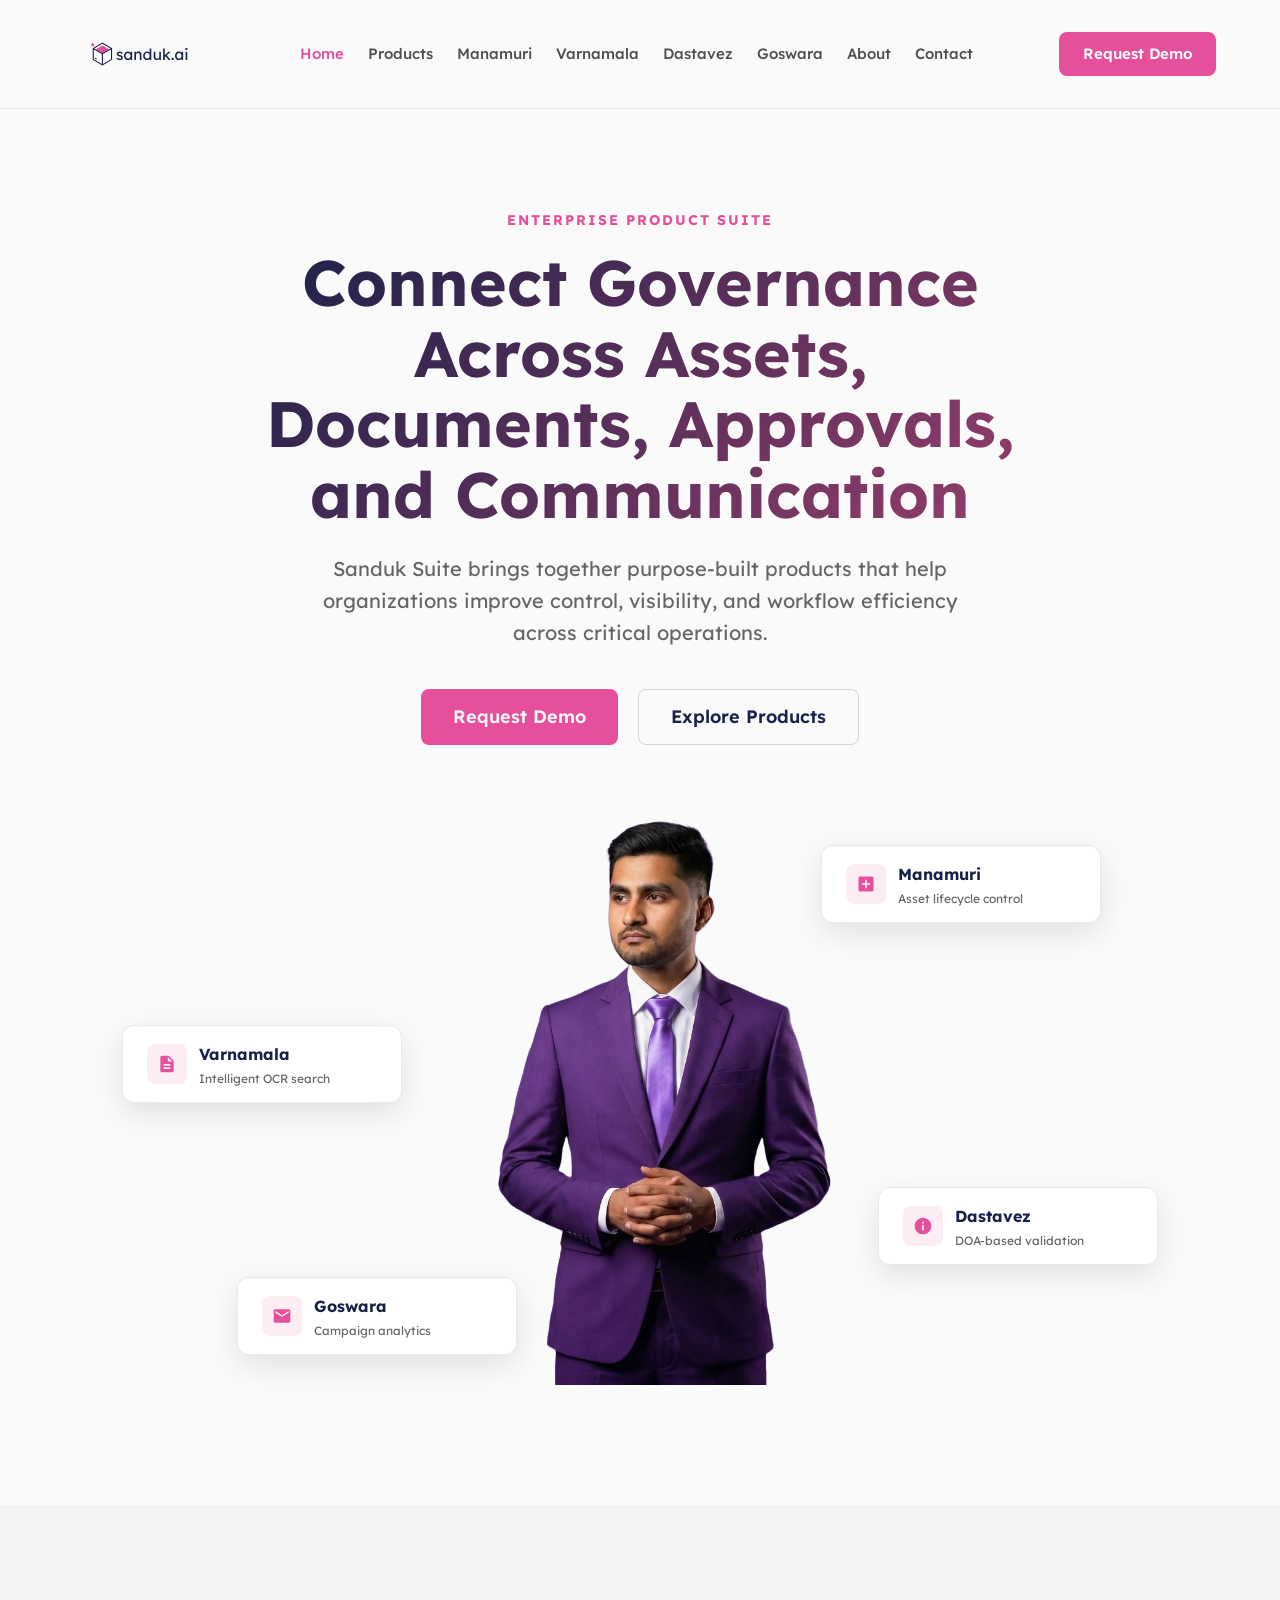
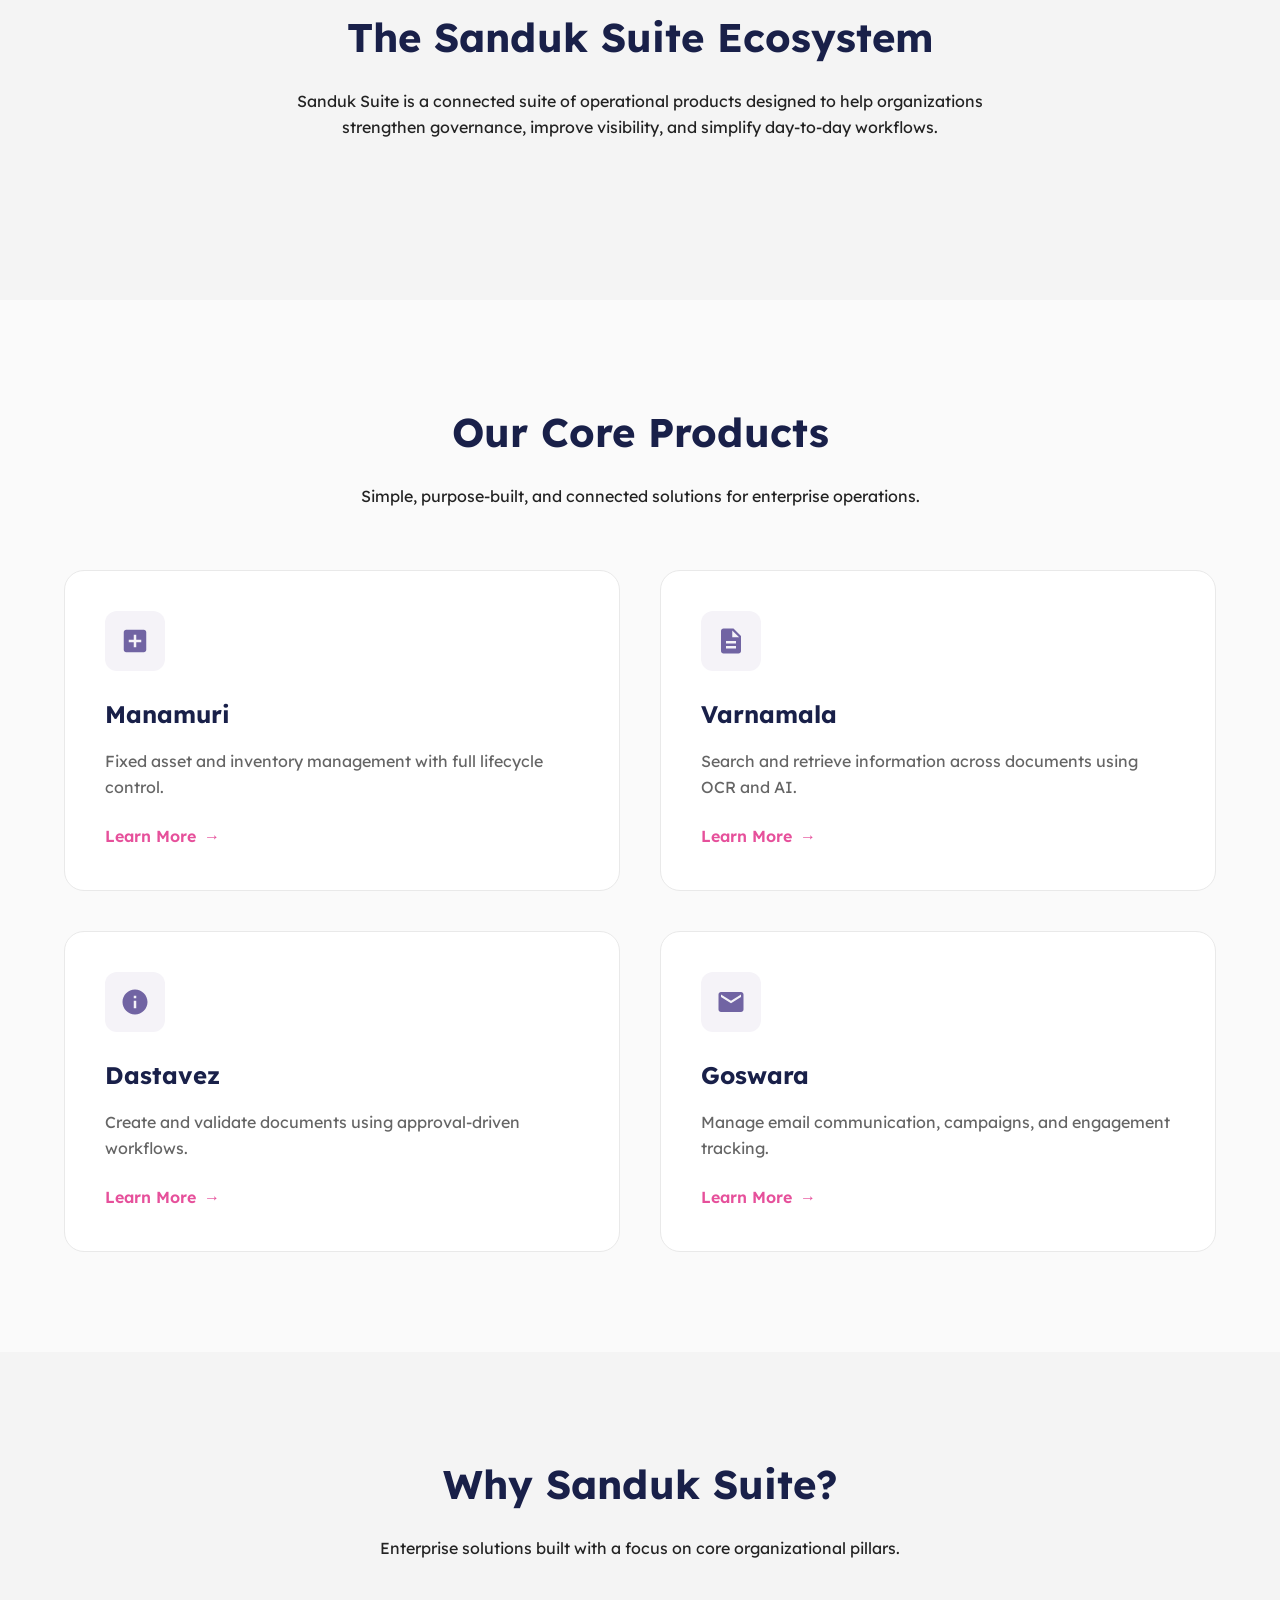
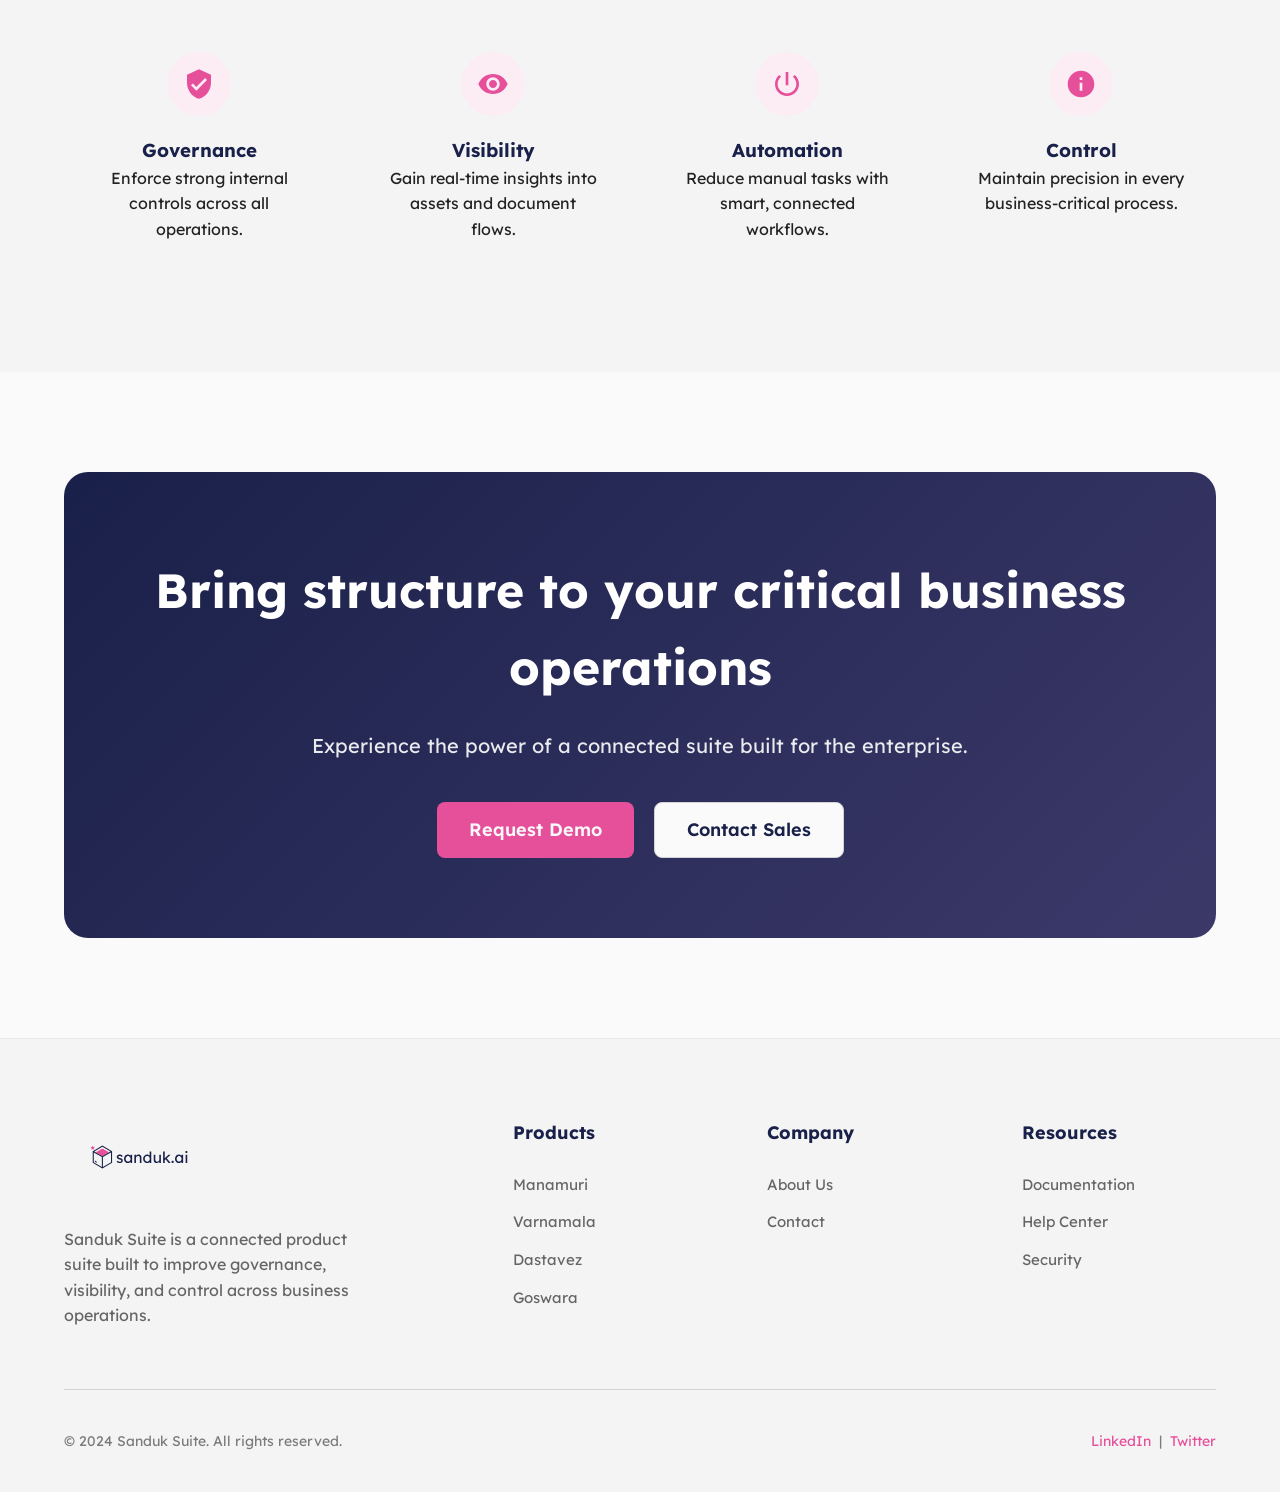
==== index.html @ 041e4e64 "Landing page v1" ====
<!DOCTYPE html>
<html lang="en">
<head>
    <meta charset="UTF-8">
    <meta name="viewport" content="width=device-width, initial-scale=1.0">
    <title>Sanduk Suite | Enterprise Product Suite</title>
    <meta name="description" content="Sanduk Suite brings together purpose-built products that help organizations improve control, visibility, and workflow efficiency.">
    <link rel="icon" type="image/png" href="images/Favicon_sanduk.png">
    <link rel="stylesheet" href="style.css">
</head>
<body>
    <!-- Navbar -->
    <nav class="navbar">
        <div class="container">
            <a href="index.html" class="navbar-brand"><img src="images/sanduk_new_logo.svg" alt="Sanduk Suite Logo"></a>
            <div class="navbar-nav">
                <a href="index.html" class="active">Home</a>
                <a href="products.html">Products</a>
                <a href="manamuri.html">Manamuri</a>
                <a href="varnamala.html">Varnamala</a>
                <a href="dastavez.html">Dastavez</a>
                <a href="goswara.html">Goswara</a>
                <a href="about.html">About</a>
                <a href="contact.html">Contact</a>
            </div>
            <a href="contact.html" class="btn btn-primary">Request Demo</a>
        </div>
    </nav>

    <!-- Hero Section -->
    <header class="hero">
        <div class="container">
            <div class="hero-content">
                <span class="eyebrow">Enterprise Product Suite</span>
                <h1>Connect Governance Across Assets, Documents, Approvals, and Communication</h1>
                <p>Sanduk Suite brings together purpose-built products that help organizations improve control, visibility, and workflow efficiency across critical operations.</p>
                <div class="button-group">
                    <a href="contact.html" class="btn btn-primary btn-lg">Request Demo</a>
                    <a href="products.html" class="btn btn-secondary btn-lg">Explore Products</a>
                </div>
            </div>

            <!-- Floating Cards & Central Photo -->
            <div class="floating-cards-container">
                <div class="floating-card card-1">
                    <div class="icon">
                        <svg class="icon-svg" viewBox="0 0 24 24"><path d="M19 3H5c-1.1 0-2 .9-2 2v14c0 1.1.9 2 2 2h14c1.1 0 2-.9 2-2V5c0-1.1-.9-2-2-2zm-2 10h-4v4h-2v-4H7v-2h4V7h2v4h4v2z"/></svg>
                    </div>
                    <div>
                        <h4>Manamuri</h4>
                        <p>Asset lifecycle control</p>
                    </div>
                </div>
                <div class="floating-card card-2">
                    <div class="icon">
                        <svg class="icon-svg" viewBox="0 0 24 24"><path d="M14 2H6c-1.1 0-1.99.9-1.99 2L4 20c0 1.1.89 2 1.99 2H18c1.1 0 2-.9 2-2V8l-6-6zm2 16H8v-2h8v2zm0-4H8v-2h8v2zm-3-5V3.5L18.5 9H13z"/></svg>
                    </div>
                    <div>
                        <h4>Varnamala</h4>
                        <p>Intelligent OCR search</p>
                    </div>
                </div>
                
                <img src="images/professional-photo.webp" alt="Professional Expert" class="hero-main-photo">

                <div class="floating-card card-3">
                    <div class="icon">
                        <svg class="icon-svg" viewBox="0 0 24 24"><path d="M12 2C6.48 2 2 6.48 2 12s4.48 10 10 10 10-4.48 10-10S17.52 2 12 2zm1 15h-2v-6h2v6zm0-8h-2V7h2v2z"/></svg>
                    </div>
                    <div>
                        <h4>Dastavez</h4>
                        <p>DOA-based validation</p>
                    </div>
                </div>
                <div class="floating-card card-4">
                    <div class="icon">
                        <svg class="icon-svg" viewBox="0 0 24 24"><path d="M20 4H4c-1.1 0-1.99.9-1.99 2L2 18c0 1.1.9 2 2 2h16c1.1 0 2-.9 2-2V6c0-1.1-.9-2-2-2zm0 4l-8 5-8-5V6l8 5 8-5v2z"/></svg>
                    </div>
                    <div>
                        <h4>Goswara</h4>
                        <p>Campaign analytics</p>
                    </div>
                </div>
            </div>
        </div>
    </header>

    <!-- Overview Section -->
    <section class="section-gray">
        <div class="container text-center">
            <div class="section-header">
                <h2>The Sanduk Suite Ecosystem</h2>
                <p>Sanduk Suite is a connected suite of operational products designed to help organizations strengthen governance, improve visibility, and simplify day-to-day workflows.</p>
            </div>
        </div>
    </section>

    <!-- Product Preview Section -->
    <section class="section-light">
        <div class="container">
            <div class="section-header">
                <h2>Our Core Products</h2>
                <p>Simple, purpose-built, and connected solutions for enterprise operations.</p>
            </div>
            <div class="grid-2">
                <!-- Manamuri -->
                <div class="product-card">
                    <div class="icon">
                        <svg class="icon-svg" viewBox="0 0 24 24"><path d="M19 3H5c-1.1 0-2 .9-2 2v14c0 1.1.9 2 2 2h14c1.1 0 2-.9 2-2V5c0-1.1-.9-2-2-2zm-2 10h-4v4h-2v-4H7v-2h4V7h2v4h4v2z"/></svg>
                    </div>
                    <h3>Manamuri</h3>
                    <p>Fixed asset and inventory management with full lifecycle control.</p>
                    <a href="manamuri.html" class="learn-more">Learn More <span>&rarr;</span></a>
                </div>
                <!-- Varnamala -->
                <div class="product-card">
                    <div class="icon">
                        <svg class="icon-svg" viewBox="0 0 24 24"><path d="M14 2H6c-1.1 0-1.99.9-1.99 2L4 20c0 1.1.89 2 1.99 2H18c1.1 0 2-.9 2-2V8l-6-6zm2 16H8v-2h8v2zm0-4H8v-2h8v2zm-3-5V3.5L18.5 9H13z"/></svg>
                    </div>
                    <h3>Varnamala</h3>
                    <p>Search and retrieve information across documents using OCR and AI.</p>
                    <a href="varnamala.html" class="learn-more">Learn More <span>&rarr;</span></a>
                </div>
                <!-- Dastavez -->
                <div class="product-card">
                    <div class="icon">
                        <svg class="icon-svg" viewBox="0 0 24 24"><path d="M12 2C6.48 2 2 6.48 2 12s4.48 10 10 10 10-4.48 10-10S17.52 2 12 2zm1 15h-2v-6h2v6zm0-8h-2V7h2v2z"/></svg>
                    </div>
                    <h3>Dastavez</h3>
                    <p>Create and validate documents using approval-driven workflows.</p>
                    <a href="dastavez.html" class="learn-more">Learn More <span>&rarr;</span></a>
                </div>
                <!-- Goswara -->
                <div class="product-card">
                    <div class="icon">
                        <svg class="icon-svg" viewBox="0 0 24 24"><path d="M20 4H4c-1.1 0-1.99.9-1.99 2L2 18c0 1.1.9 2 2 2h16c1.1 0 2-.9 2-2V6c0-1.1-.9-2-2-2zm0 4l-8 5-8-5V6l8 5 8-5v2z"/></svg>
                    </div>
                    <h3>Goswara</h3>
                    <p>Manage email communication, campaigns, and engagement tracking.</p>
                    <a href="goswara.html" class="learn-more">Learn More <span>&rarr;</span></a>
                </div>
            </div>
        </div>
    </section>

    <!-- Why Sanduk Suite section -->
    <section class="section-gray">
        <div class="container">
            <div class="section-header text-center">
                <h2>Why Sanduk Suite?</h2>
                <p>Enterprise solutions built with a focus on core organizational pillars.</p>
            </div>
            <div class="grid-4">
                <div class="value-card">
                    <div class="icon">
                        <svg class="icon-svg" viewBox="0 0 24 24"><path d="M12 1L3 5v6c0 5.55 3.84 10.74 9 12 5.16-1.26 9-6.45 9-12V5l-9-4zm-2 16l-4-4 1.41-1.41L10 14.17l6.59-6.59L18 9l-8 8z"/></svg>
                    </div>
                    <h3>Governance</h3>
                    <p>Enforce strong internal controls across all operations.</p>
                </div>
                <div class="value-card">
                    <div class="icon">
                        <svg class="icon-svg" viewBox="0 0 24 24"><path d="M12 4.5C7 4.5 2.73 7.61 1 12c1.73 4.39 6 7.5 11 7.5s9.27-3.11 11-7.5c-1.73-4.39-6-7.5-11-7.5zM12 17c-2.76 0-5-2.24-5-5s2.24-5 5-5 5 2.24 5 5-2.24 5-5 5zm0-8c-1.66 0-3 1.34-3 3s1.34 3 3 3 3-1.34 3-3-1.34-3-3-3z"/></svg>
                    </div>
                    <h3>Visibility</h3>
                    <p>Gain real-time insights into assets and document flows.</p>
                </div>
                <div class="value-card">
                    <div class="icon">
                        <svg class="icon-svg" viewBox="0 0 24 24"><path d="M13 3h-2v10h2V3zm4.83 2.17l-1.42 1.42C17.99 7.86 19 9.81 19 12c0 3.87-3.13 7-7 7s-7-3.13-7-7c0-2.19 1.01-4.14 2.58-5.42L6.17 5.17C4.23 6.82 3 9.26 3 12c0 4.97 4.03 9 9 9s9-4.03 9-9c0-2.74-1.23-5.18-3.17-6.83z"/></svg>
                    </div>
                    <h3>Automation</h3>
                    <p>Reduce manual tasks with smart, connected workflows.</p>
                </div>
                <div class="value-card">
                    <div class="icon">
                        <svg class="icon-svg" viewBox="0 0 24 24"><path d="M12 2C6.48 2 2 6.48 2 12s4.48 10 10 10 10-4.48 10-10S17.52 2 12 2zm1 15h-2v-6h2v6zm0-8h-2V7h2v2z"/></svg>
                    </div>
                    <h3>Control</h3>
                    <p>Maintain precision in every business-critical process.</p>
                </div>
            </div>
        </div>
    </section>

    <!-- Final CTA -->
    <section class="section-light">
        <div class="container text-center">
            <div class="cta-banner">
                <h2>Bring structure to your critical business operations</h2>
                <p>Experience the power of a connected suite built for the enterprise.</p>
                <div class="button-group">
                    <a href="contact.html" class="btn btn-primary btn-lg">Request Demo</a>
                    <a href="contact.html" class="btn btn-secondary btn-lg">Contact Sales</a>
                </div>
            </div>
        </div>
    </section>

    <!-- Footer -->
    <footer>
        <div class="container">
            <div class="footer-grid">
                <div class="footer-brand">
                    <img src="images/sanduk_new_logo.svg" alt="Sanduk Suite Logo">
                    <p>Sanduk Suite is a connected product suite built to improve governance, visibility, and control across business operations.</p>
                </div>
                <div class="footer-links">
                    <h4>Products</h4>
                    <ul>
                        <li><a href="manamuri.html">Manamuri</a></li>
                        <li><a href="varnamala.html">Varnamala</a></li>
                        <li><a href="dastavez.html">Dastavez</a></li>
                        <li><a href="goswara.html">Goswara</a></li>
                    </ul>
                </div>
                <div class="footer-links">
                    <h4>Company</h4>
                    <ul>
                        <li><a href="about.html">About Us</a></li>
                        <li><a href="contact.html">Contact</a></li>
                    </ul>
                </div>
                <div class="footer-links">
                    <h4>Resources</h4>
                    <ul>
                        <li><a href="#">Documentation</a></li>
                        <li><a href="#">Help Center</a></li>
                        <li><a href="#">Security</a></li>
                    </ul>
                </div>
            </div>
            <div class="footer-bottom">
                <p>&copy; 2024 Sanduk Suite. All rights reserved.</p>
                <div class="social-links">
                    <a href="#">LinkedIn</a>
                    &nbsp;|&nbsp;
                    <a href="#">Twitter</a>
                </div>
            </div>
        </div>
    </footer>
</body>
</html>
---- style.css ----
@import url('https://fonts.googleapis.com/css2?family=Lexend+Deca:wght@300;400;500;600;700&display=swap');

:root {
  /* Surface Colors */
  --surface-10: #FAFAFA;
  --surface-25: #F4F4F4;
  --surface-50: #E9E9E9;
  --surface-100: #D3D3D3;
  --surface-200: #BDBDBD;
  --surface-300: #A7A7A7;
  --surface-400: #919191;
  --surface-500: #7B7B7B;
  --surface-600: #656565;
  --surface-700: #4E4E4E;
  --surface-800: #383838;
  --surface-900: #222222;

  /* Primary Colors (Magenta/Pink) */
  --primary-50: #FCEDF5;
  --primary-100: #FADCEB;
  --primary-300: #F096C3;
  --primary-500: #E6509B;
  --primary-700: #983E6B;
  --primary-900: #492B3A;

  /* Secondary Colors (Purple/Blue) */
  --secondary-50: #F5F3F8;
  --secondary-100: #DBD8E8;
  --secondary-300: #8D83B5;
  --secondary-500: #7164A3;
  --secondary-700: #3C3969;
  --secondary-900: #192049;

  /* Error Colors */
  --error-50: #FFEAF0;
  --error-100: #FFD5E1;
  --error-300: #FF729C;
  --error-500: #FF155A;
  --error-700: #A7294E;
  --error-900: #4E2431;

  /* Success Colors */
  --success-50: #EDF5E6;
  --success-100: #DAEBCD;
  --success-300: #91C36A;
  --success-500: #489B06;
  --success-700: #396B11;
  --success-900: #2A3A1C;

  /* Warning Colors */
  --warning-50: #FBF5E5;
  --warning-100: #F6EACC;
  --warning-300: #E3C166;
  --warning-500: #D09800;
  --warning-700: #8A690E;
  --warning-900: #453A1B;

  /* Typography */
  --font-heading: "Lexend Deca", sans-serif;
  --font-body: "Lexend Deca", sans-serif;

  --base-transition: all 0.3s cubic-bezier(0.4, 0, 0.2, 1);
  --shadow-sm: 0 4px 12px rgba(25, 32, 73, 0.05);
  --shadow-md: 0 15px 35px rgba(25, 32, 73, 0.08);
  --shadow-lg: 0 20px 40px rgba(0, 0, 0, 0.1);
}

* {
  margin: 0;
  padding: 0;
  box-sizing: border-box;
}

body {
  font-family: var(--font-body);
  background-color: var(--surface-10);
  color: var(--surface-900);
  line-height: 1.6;
}

h1,
h2,
h3,
h4,
h5,
h6 {
  font-family: var(--font-heading);
  margin-top: 0;
  color: var(--secondary-900);
  font-weight: 700;
}

a {
  text-decoration: none;
  color: var(--primary-500);
  transition: var(--base-transition);
}

a:hover {
  color: var(--primary-700);
}

/* Container */
.container {
  max-width: 1200px;
  margin: 0 auto;
  padding: 0 24px;
}

/* Navbar */
.navbar {
  background: rgba(250, 250, 250, 0.9);
  backdrop-filter: blur(10px);
  position: sticky;
  top: 0;
  z-index: 1000;
  border-bottom: 1px solid var(--surface-50);
  padding: 16px 0;
}

.navbar .container {
  display: flex;
  justify-content: space-between;
  align-items: center;
}

.navbar-brand {
  display: flex;
  align-items: center;
}

.navbar-brand img {
  height: 76px;
  width: auto;
}

.navbar-nav {
  display: flex;
  gap: 24px;
  align-items: center;
}

.navbar-nav a {
  color: var(--surface-700);
  font-weight: 500;
  font-size: 15px;
}

.navbar-nav a:hover,
.navbar-nav a.active {
  color: var(--primary-500);
}

/* Button System */
.btn {
  display: inline-flex;
  align-items: center;
  justify-content: center;
  padding: 10px 24px;
  font-family: var(--font-heading);
  font-weight: 600;
  border-radius: 8px;
  transition: var(--base-transition);
  cursor: pointer;
  border: none;
  font-size: 15px;
  height: 44px;
}

.btn-primary {
  background: var(--primary-500);
  color: var(--surface-10);
}

.btn-primary:hover {
  background: var(--primary-300);
  color: var(--surface-10);
  transform: translateY(-2px);
  box-shadow: 0 8px 20px rgba(230, 80, 155, 0.3);
}

.btn-secondary {
  background: var(--surface-10);
  color: var(--secondary-900);
  border: 1px solid var(--surface-100);
}

.btn-secondary:hover {
  background: var(--surface-25);
  transform: translateY(-2px);
  border-color: var(--primary-500);
}

.btn-lg {
  padding: 14px 32px;
  font-size: 18px;
  height: 56px;
}

/* Hero Section */
.hero {
  padding: 100px 0 120px;
  overflow: hidden;
  position: relative;
}

.hero-content {
  max-width: 800px;
  margin: 0 auto;
  text-align: center;
}

.eyebrow {
  color: var(--primary-500);
  text-transform: uppercase;
  font-weight: 700;
  letter-spacing: 2px;
  font-size: 14px;
  display: block;
  margin-bottom: 16px;
}

.hero h1 {
  font-size: 64px;
  line-height: 1.1;
  margin-bottom: 24px;
  background: linear-gradient(135deg, var(--secondary-900) 0%, var(--primary-700) 100%);
  -webkit-background-clip: text;
  background-clip: text;
  -webkit-text-fill-color: transparent;
}

.hero p {
  font-size: 20px;
  color: var(--surface-600);
  max-width: 700px;
  margin: 0 auto 40px;
}

.button-group {
  display: flex;
  gap: 20px;
  justify-content: center;
}

/* Floating Cards in Hero */
.floating-cards-container {
  position: relative;
  height: 600px;
  margin-top: 40px;
  display: flex;
  justify-content: center;
  align-items: flex-end;
}

.hero-main-photo {
  max-width: 500px;
  width: 100%;
  height: auto;
  z-index: 1;
  display: block;
}

.floating-card {
  position: absolute;
  background: white;
  padding: 16px 24px;
  border-radius: 12px;
  box-shadow: 0 10px 30px rgba(0, 0, 0, 0.1);
  width: 280px;
  transition: var(--base-transition);
  border: 1px solid var(--surface-50);
  z-index: 2;
  display: flex;
  align-items: center;
  gap: 12px;
}

.floating-card:hover {
  transform: translateY(-5px) scale(1.02);
  box-shadow: var(--shadow-lg);
}

.floating-card h4 {
  margin-bottom: 4px;
  display: flex;
  align-items: center;
  gap: 8px;
  font-size: 16px;
  white-space: nowrap;
}

.floating-card p {
  font-size: 12px;
  color: var(--surface-600);
  margin: 0 !important;
  line-height: 1.2;
}

.floating-card .icon {
  width: 40px;
  height: 40px;
  flex-shrink: 0;
  border-radius: 8px;
  background: var(--primary-50);
  display: flex;
  align-items: center;
  justify-content: center;
}

.floating-card .icon svg {
  width: 20px;
  height: 20px;
  color: var(--primary-500);
}

/* Specific Positions based on the screenshot style */
.card-1 {
  top: 10%;
  right: 10%;
}

/* Top Right */
.card-2 {
  top: 40%;
  left: 5%;
}

/* Mid Left */
.card-3 {
  bottom: 20%;
  right: 5%;
}

/* Bottom Right */
.card-4 {
  bottom: 5%;
  left: 15%;
}

/* Bottom Left */

/* Sections */
section {
  padding: 100px 0;
}

.section-header {
  text-align: center;
  max-width: 700px;
  margin: 0 auto 60px;
}

.section-header h2 {
  font-size: 40px;
  margin-bottom: 20px;
}

.section-gray {
  background: var(--surface-25);
}

.section-dark {
  background: var(--secondary-900);
  color: var(--surface-10);
}

.section-dark h2,
.section-dark h3,
.section-dark p {
  color: var(--surface-10);
}

/* Grid Layouts */
.grid-2 {
  display: grid;
  grid-template-columns: repeat(2, 1fr);
  gap: 40px;
}

.grid-3 {
  display: grid;
  grid-template-columns: repeat(3, 1fr);
  gap: 32px;
}

.grid-4 {
  display: grid;
  grid-template-columns: repeat(4, 1fr);
  gap: 24px;
}

/* Product Card */
.product-card {
  background: white;
  border-radius: 20px;
  padding: 40px;
  border: 1px solid var(--surface-50);
  transition: var(--base-transition);
  display: flex;
  flex-direction: column;
  height: 100%;
}

.product-card:hover {
  transform: translateY(-8px);
  box-shadow: var(--shadow-md);
  border-color: var(--primary-100);
}

.product-card .icon {
  width: 60px;
  height: 60px;
  background: var(--secondary-50);
  border-radius: 12px;
  display: flex;
  align-items: center;
  justify-content: center;
  margin-bottom: 24px;
}

.product-card .icon svg {
  width: 30px;
  height: 30px;
  color: var(--secondary-500);
}

.product-card h3 {
  font-size: 24px;
  margin-bottom: 16px;
}

.product-card p {
  color: var(--surface-600);
  margin-bottom: 24px;
  flex-grow: 1;
}

.product-card .learn-more {
  font-weight: 600;
  display: flex;
  align-items: center;
  gap: 8px;
  color: var(--primary-500);
}

/* Why Sanduk Cards */
.value-card {
  text-align: center;
  padding: 30px;
}

.value-card .icon {
  width: 64px;
  height: 64px;
  background: var(--primary-50);
  border-radius: 50%;
  display: flex;
  align-items: center;
  justify-content: center;
  margin: 0 auto 20px;
}

.value-card .icon svg {
  width: 32px;
  height: 32px;
  color: var(--primary-500);
}

/* CTA Section */
.cta-banner {
  background: linear-gradient(135deg, var(--secondary-900) 0%, var(--secondary-700) 100%);
  border-radius: 24px;
  padding: 80px 40px;
  text-align: center;
  color: white;
}

.cta-banner h2 {
  color: white;
  font-size: 48px;
  margin-bottom: 24px;
}

.cta-banner p {
  font-size: 20px;
  margin-bottom: 40px;
  opacity: 0.9;
}

/* Detail Pages Hero */
.detail-hero {
  padding: 120px 0 80px;
  background: var(--secondary-50);
}

.detail-hero .container {
  display: flex;
  align-items: center;
  gap: 80px;
}

.detail-hero-content {
  flex: 1;
}

.detail-hero-content h1 {
  font-size: 52px;
  margin-bottom: 24px;
}

.detail-hero-content p {
  font-size: 20px;
  color: var(--surface-700);
  margin-bottom: 32px;
}

.detail-hero-image {
  flex: 1;
  background: white;
  border-radius: 20px;
  box-shadow: var(--shadow-lg);
  padding: 20px;
  overflow: hidden;
}

.detail-hero-image img {
  width: 100%;
  height: auto;
  border-radius: 12px;
}

/* Feature Blocks */
.feature-list-grid {
  display: grid;
  grid-template-columns: repeat(auto-fill, minmax(300px, 1fr));
  gap: 32px;
  margin-top: 40px;
}

.feature-item {
  display: flex;
  gap: 20px;
  background: white;
  padding: 24px;
  border-radius: 16px;
  border: 1px solid var(--surface-50);
}

.feature-item .icon {
  flex-shrink: 0;
  width: 48px;
  height: 48px;
  background: var(--surface-25);
  border-radius: 10px;
  display: flex;
  align-items: center;
  justify-content: center;
  color: var(--primary-500);
}

/* Workflow Section */
.workflow-flex {
  display: flex;
  justify-content: space-between;
  gap: 20px;
}

.workflow-step {
  flex: 1;
  text-align: center;
}

.step-num {
  width: 40px;
  height: 40px;
  background: var(--primary-500);
  color: white;
  border-radius: 50%;
  display: flex;
  align-items: center;
  justify-content: center;
  margin: 0 auto 16px;
  font-weight: 700;
}

/* Footer */
footer {
  background: var(--surface-25);
  padding: 80px 0 40px;
  border-top: 1px solid var(--surface-50);
}

.footer-grid {
  display: grid;
  grid-template-columns: 2fr 1fr 1fr 1fr;
  gap: 60px;
  margin-bottom: 60px;
}

.footer-brand img {
  height: 76px;
  width: auto;
  margin-bottom: 24px;
}

.footer-brand p {
  color: var(--surface-600);
  max-width: 300px;
}

.footer-links h4 {
  font-size: 18px;
  margin-bottom: 24px;
}

.footer-links ul {
  list-style: none;
}

.footer-links li {
  margin-bottom: 12px;
}

.footer-links a {
  color: var(--surface-600);
  font-size: 15px;
}

.footer-links a:hover {
  color: var(--primary-500);
}

.footer-bottom {
  border-top: 1px solid var(--surface-100);
  padding-top: 40px;
  display: flex;
  justify-content: space-between;
  align-items: center;
  color: var(--surface-500);
  font-size: 14px;
}

/* Contact Form */
.contact-layout {
  display: grid;
  grid-template-columns: 1fr 1.5fr;
  gap: 80px;
}

.contact-info-box {
  background: var(--secondary-900);
  color: white;
  padding: 60px;
  border-radius: 24px;
}

.contact-info-box h3 {
  color: white;
  margin-bottom: 32px;
}

.info-item {
  display: flex;
  gap: 20px;
  margin-bottom: 32px;
}

.info-item .icon {
  width: 44px;
  height: 44px;
  background: rgba(255, 255, 255, 0.1);
  border-radius: 8px;
  display: flex;
  align-items: center;
  justify-content: center;
}

.form-group {
  margin-bottom: 24px;
}

.form-group label {
  display: block;
  font-weight: 600;
  margin-bottom: 8px;
}

.form-control {
  width: 100%;
  padding: 14px 18px;
  border: 1px solid var(--surface-200);
  border-radius: 10px;
  font-family: inherit;
  font-size: 16px;
  transition: var(--base-transition);
}

.form-control:focus {
  outline: none;
  border-color: var(--primary-500);
  box-shadow: 0 0 0 4px rgba(230, 80, 155, 0.1);
}

/* Icons Replacement for text-based fallback */
.icon-svg {
  width: 24px;
  height: 24px;
  fill: currentColor;
}

/* Responsive */
@media (max-width: 1024px) {
  .hero h1 {
    font-size: 52px;
  }

  .detail-hero .container {
    flex-direction: column;
    text-align: center;
  }

  .grid-3 {
    grid-template-columns: repeat(2, 1fr);
  }

  .floating-cards-container {
    height: 300px;
  }

  .floating-card {
    width: 220px;
  }
}

@media (max-width: 768px) {
  .hero h1 {
    font-size: 40px;
  }

  .grid-2,
  .grid-3,
  .grid-4,
  .contact-layout {
    grid-template-columns: 1fr;
  }

  .navbar-nav {
    display: none;
  }

  .footer-grid {
    grid-template-columns: 1fr 1fr;
  }

  .floating-cards-container {
    display: none;
  }

  .button-group {
    flex-direction: column;
  }
}
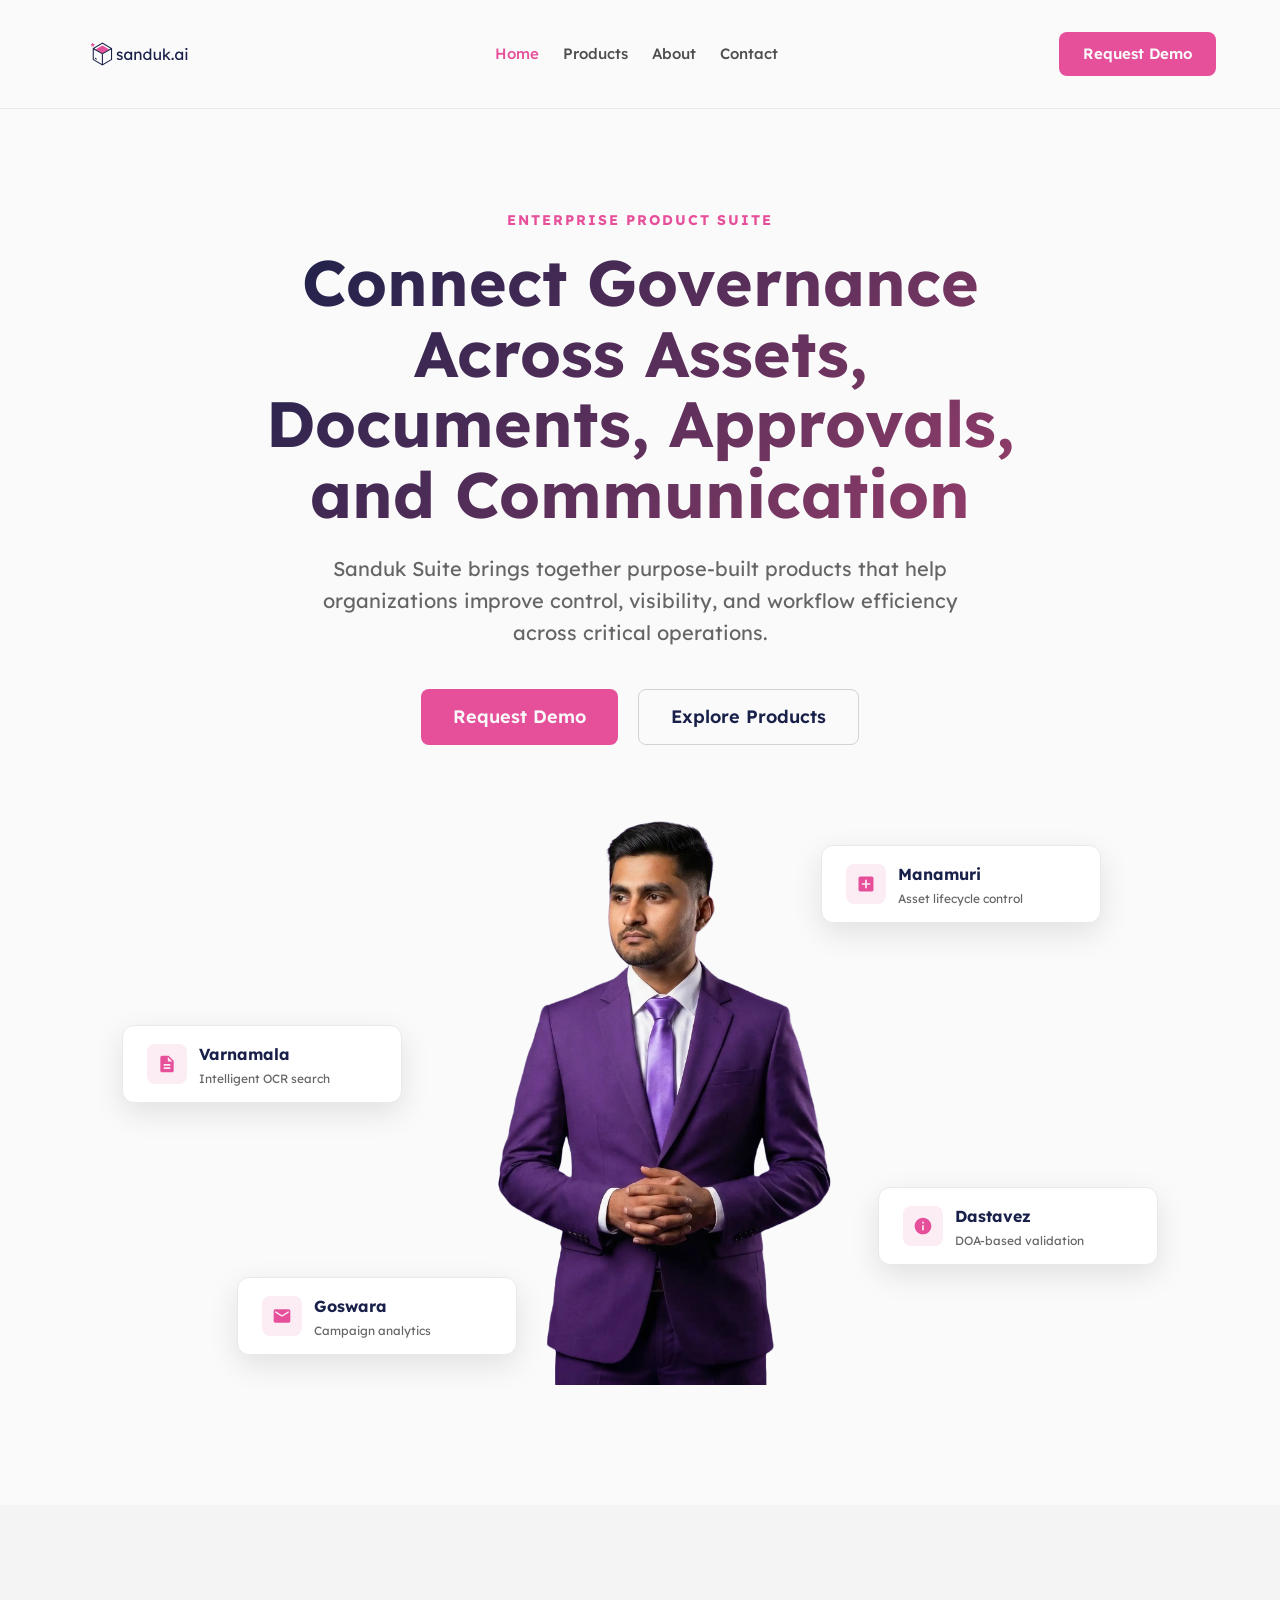
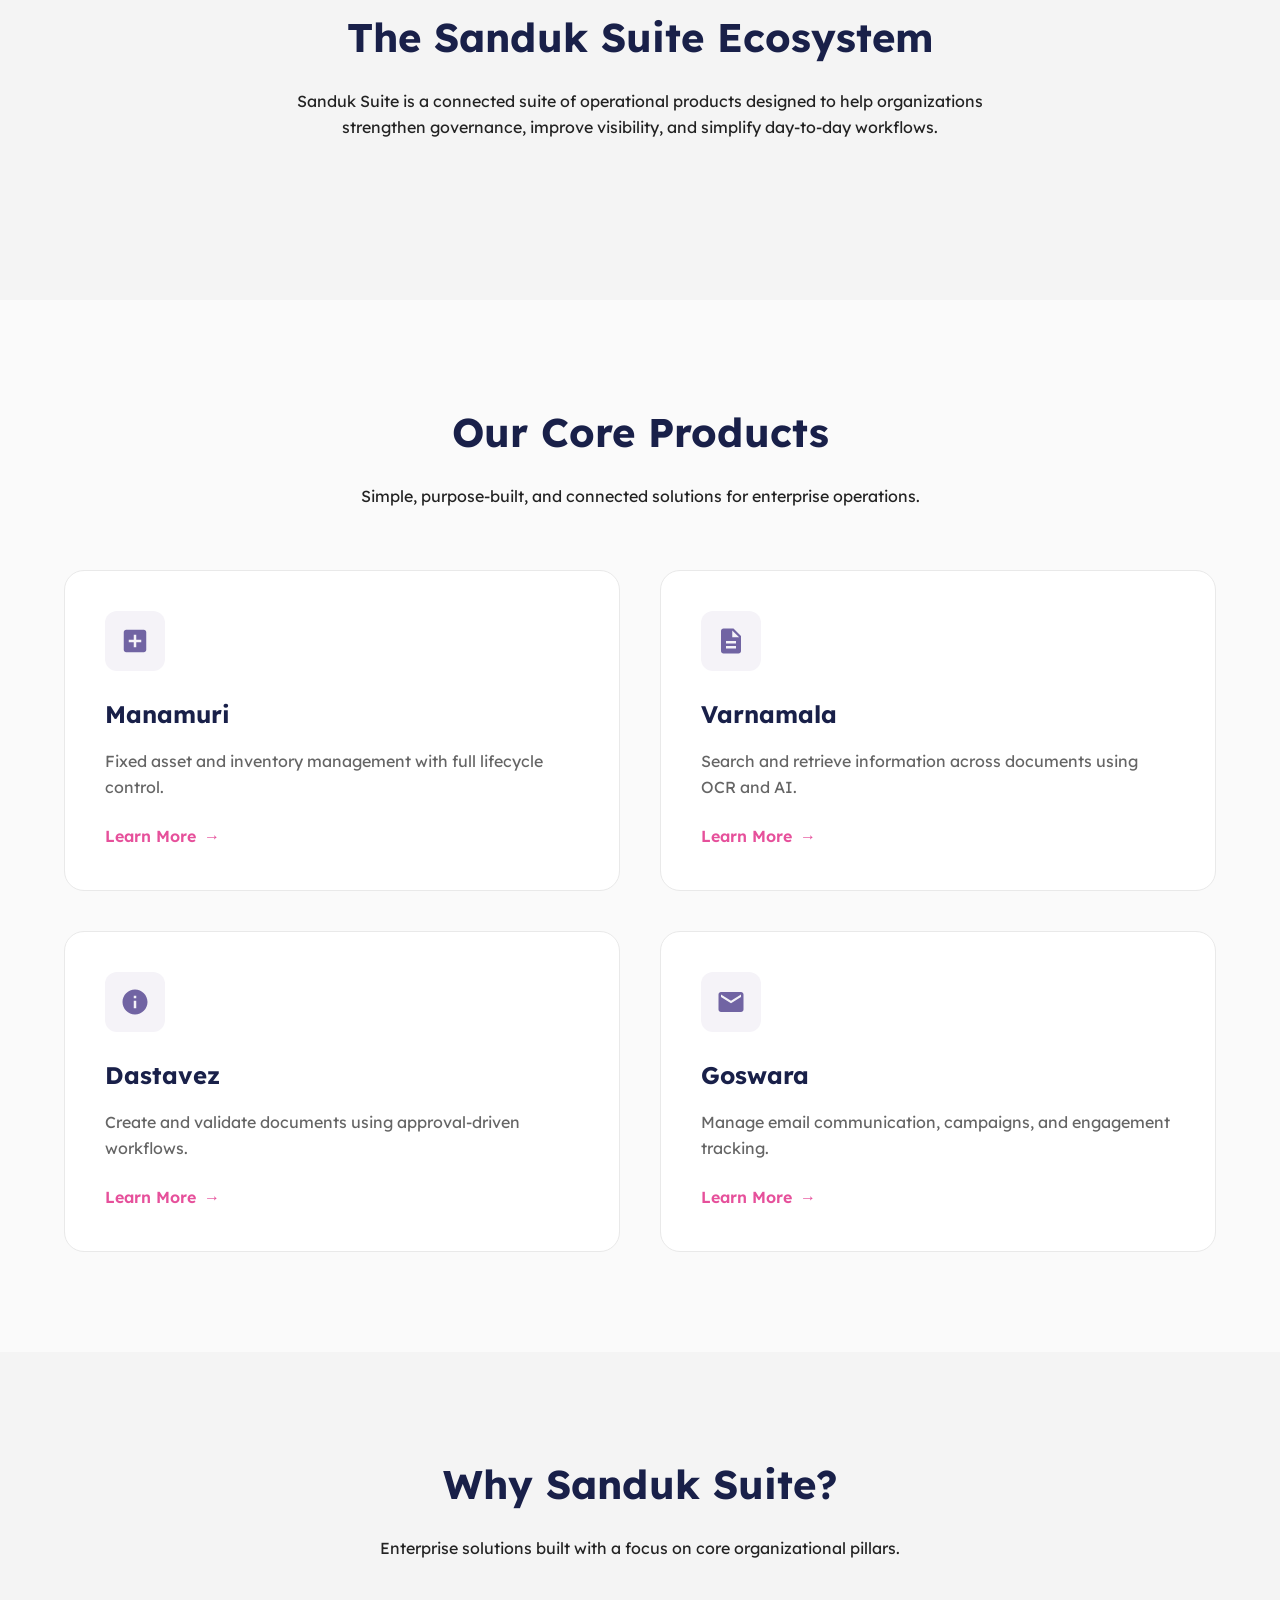
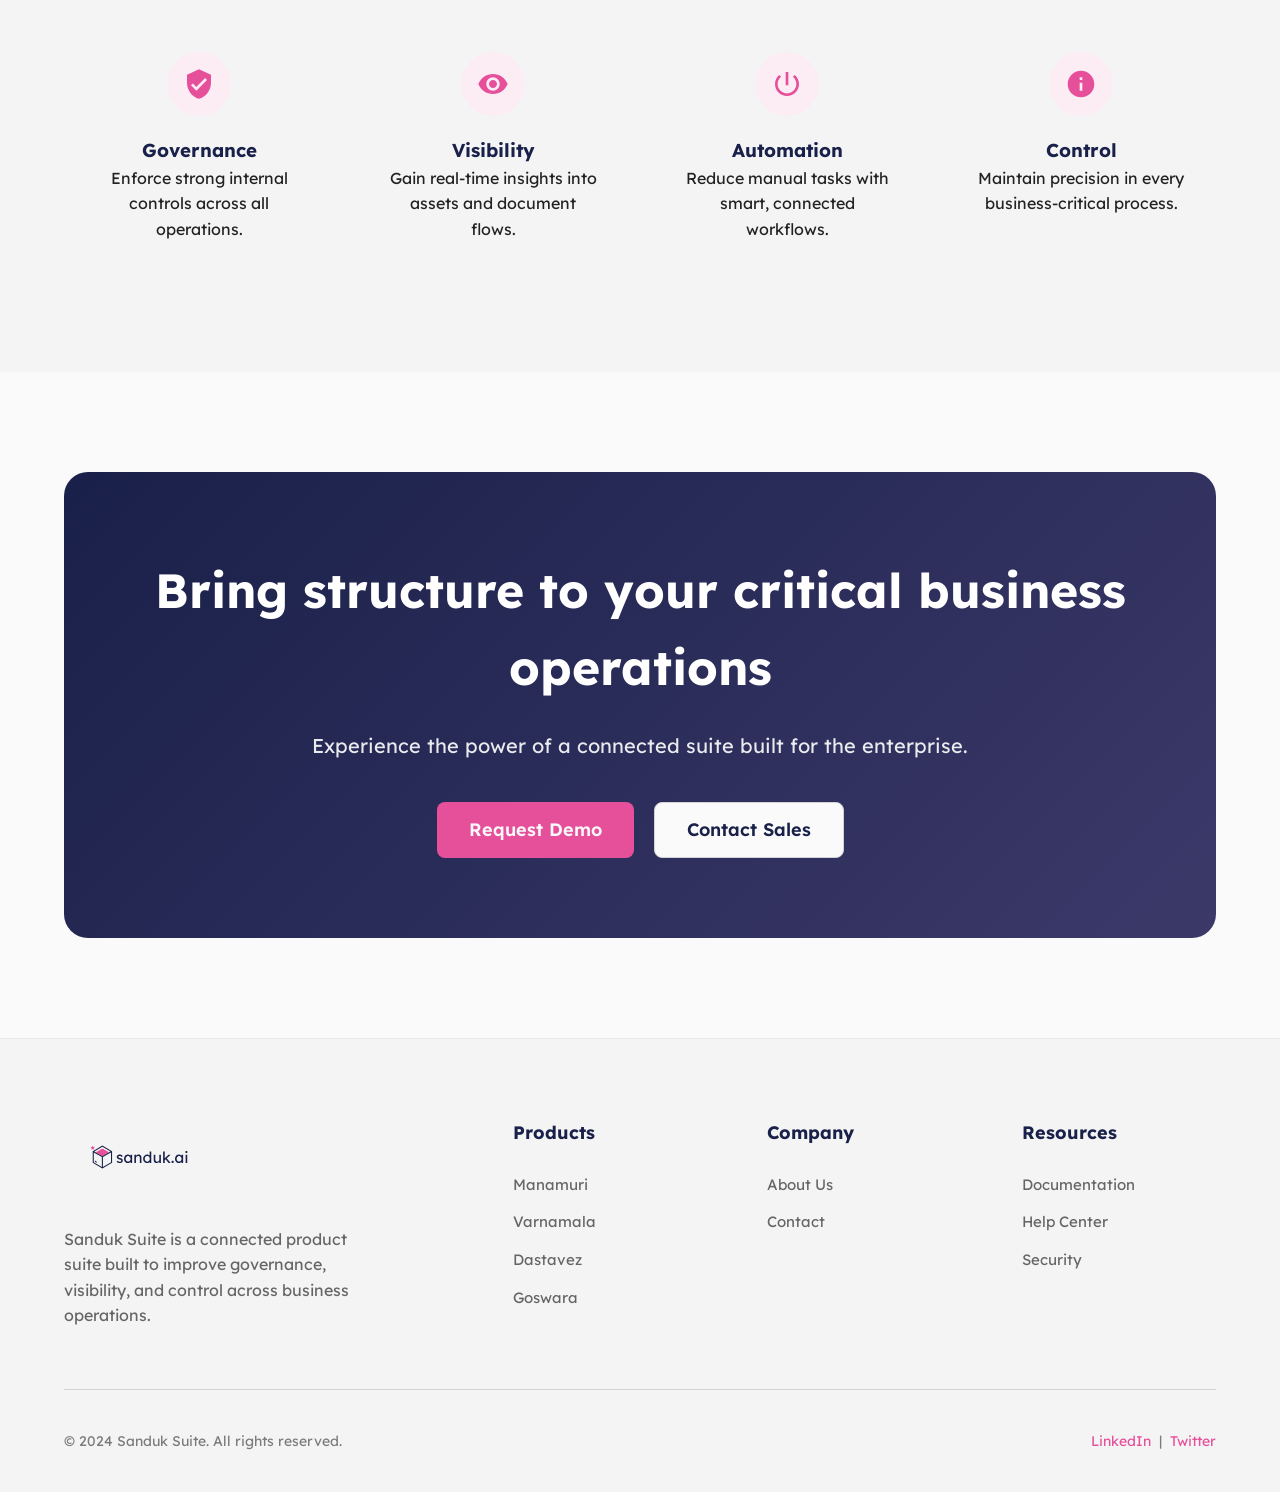
==== commit f17ee7d9: "Changes to contact pages and other pages text alignment" ====
--- a/index.html
+++ b/index.html
@@ -16,10 +16,6 @@
             <div class="navbar-nav">
                 <a href="index.html" class="active">Home</a>
                 <a href="products.html">Products</a>
-                <a href="manamuri.html">Manamuri</a>
-                <a href="varnamala.html">Varnamala</a>
-                <a href="dastavez.html">Dastavez</a>
-                <a href="goswara.html">Goswara</a>
                 <a href="about.html">About</a>
                 <a href="contact.html">Contact</a>
             </div>
--- a/style.css
+++ b/style.css
@@ -100,6 +100,11 @@
   color: var(--primary-700);
 }
 
+/* Utilities */
+.text-center {
+  text-align: center;
+}
+
 /* Container */
 .container {
   max-width: 1200px;
@@ -502,6 +507,7 @@
 
 .detail-hero-content {
   flex: 1;
+  text-align: center;
 }
 
 .detail-hero-content h1 {
